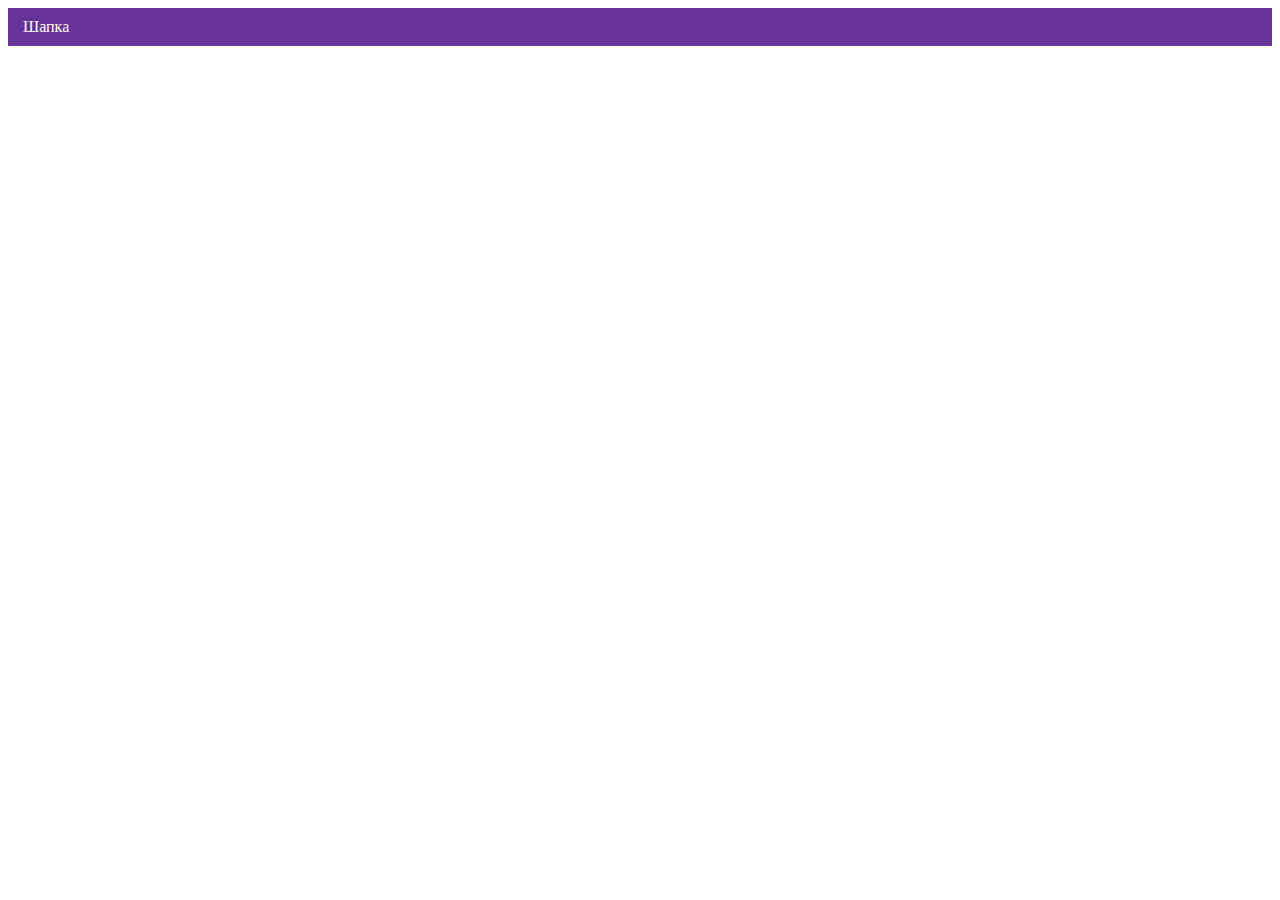
==== index.html @ 84a4de41 "Deploying to gh-pages from @ htmlacademy-adaptive/1882113-cat-energy-32@8e08b4c28b861a2a7a69a59e91b1" ====
<!DOCTYPE html><html class="page" lang="ru"><head><meta charset="UTF-8"><title>Название проекта</title><meta name="viewport" content="width=device-width,initial-scale=1"><link rel="stylesheet" href="styles/styles.css"><script src="scripts/index.js" defer="defer"></script></head><body class="page__body"><header class="header">Шапка</header></body></html>
---- styles/styles.css ----
.header{color:#fff;background-color:#639;padding:10px 15px}
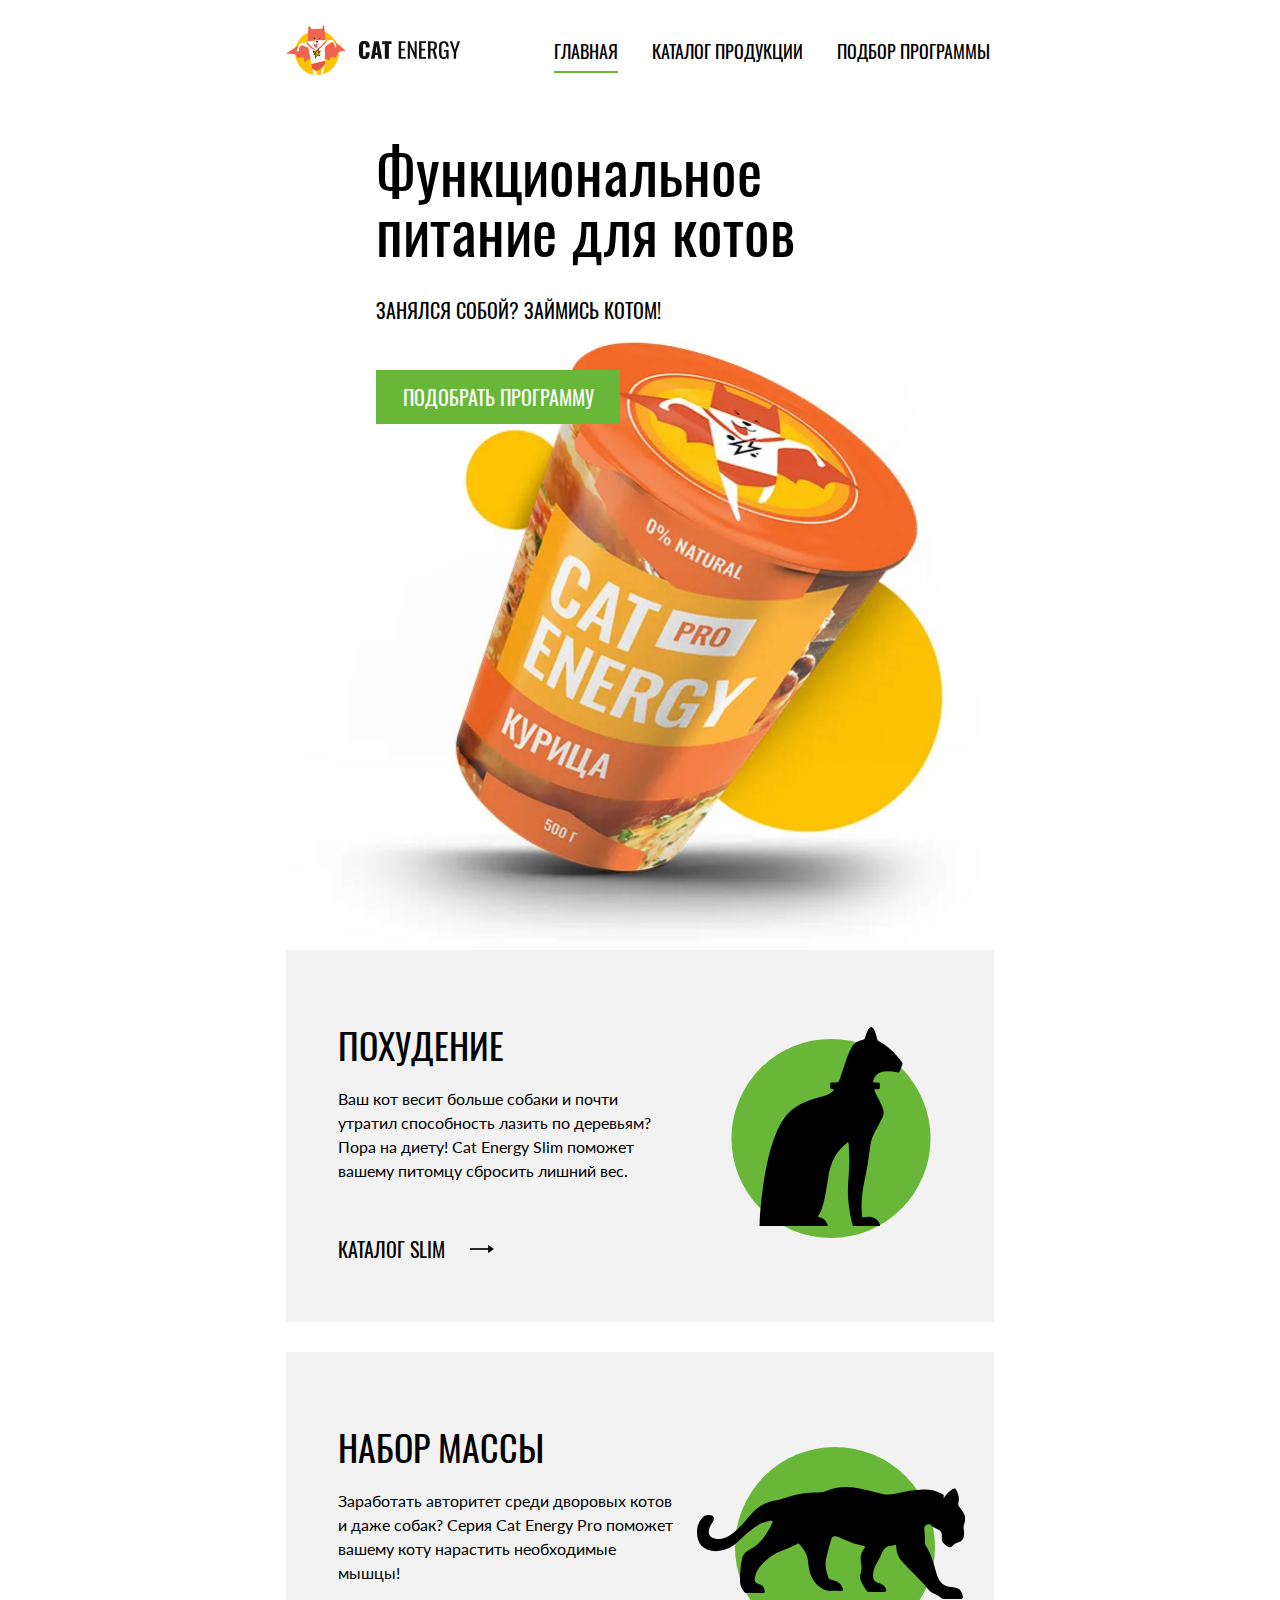
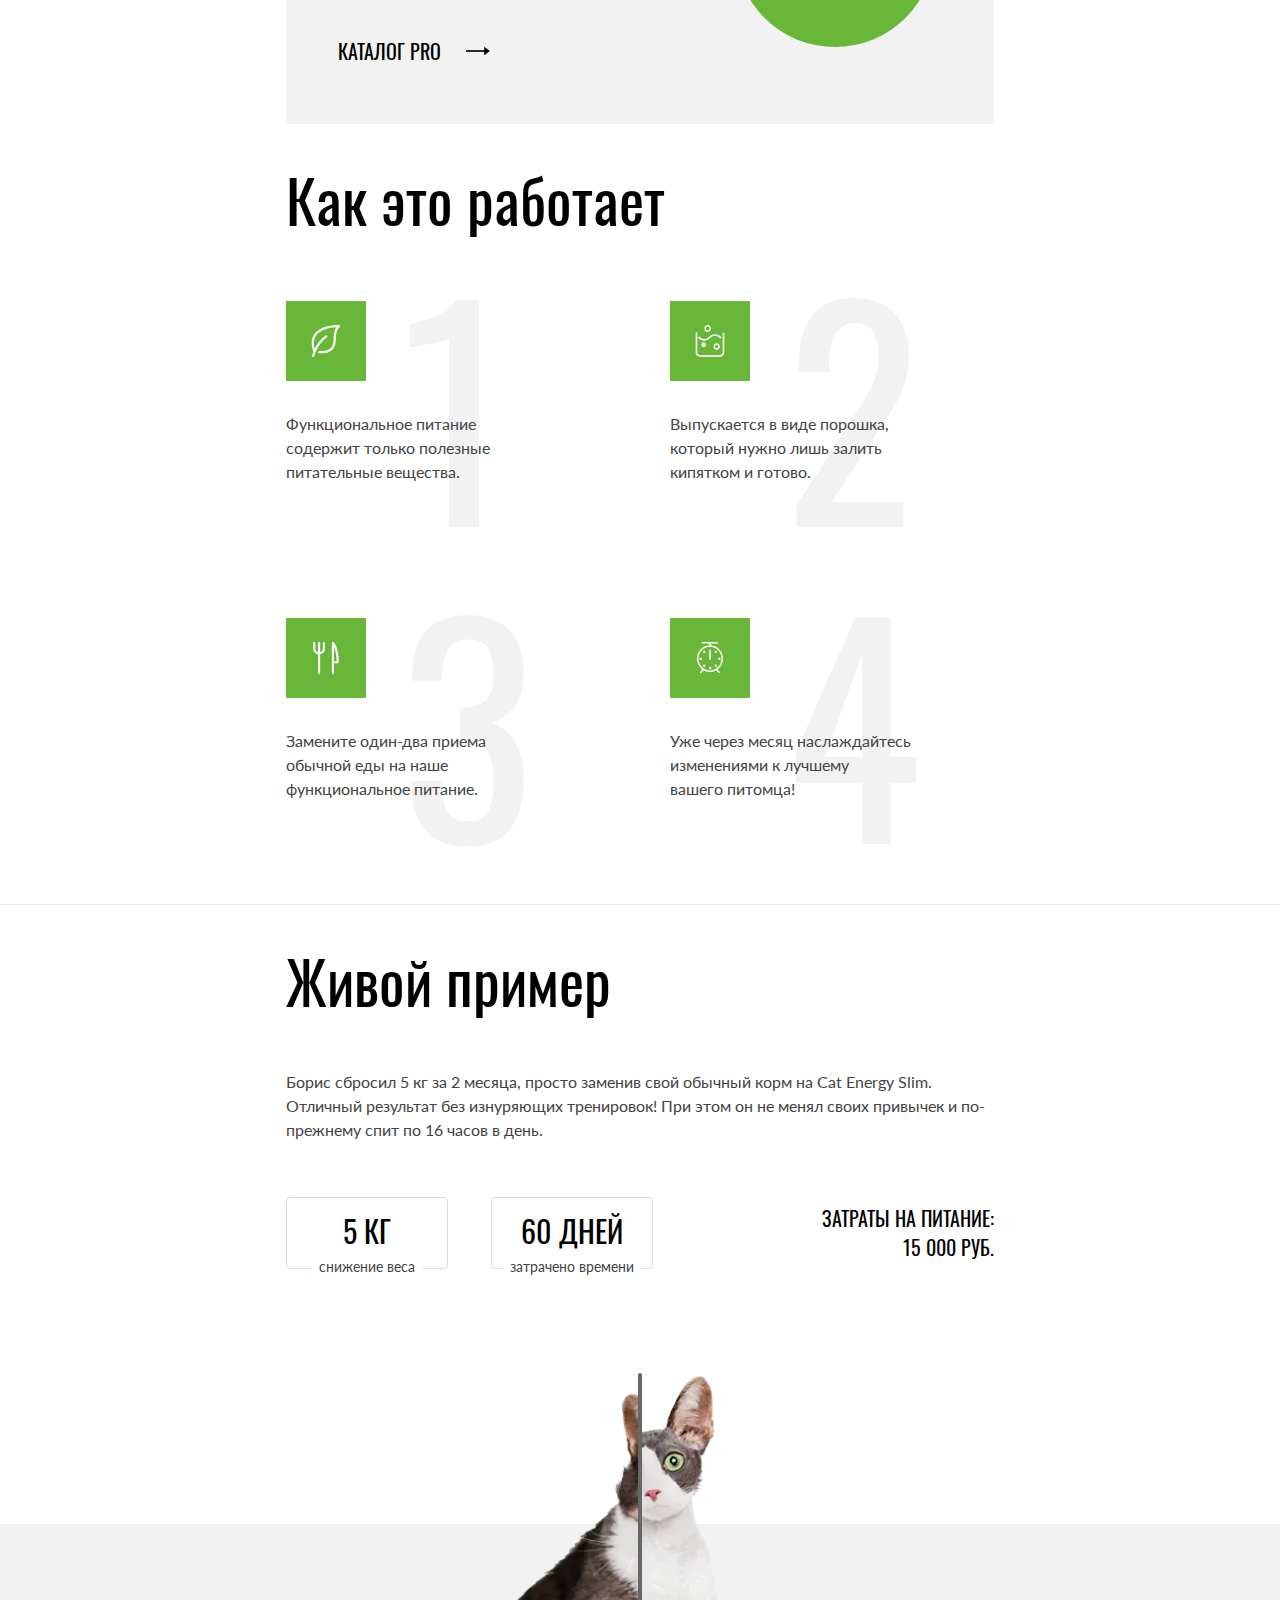
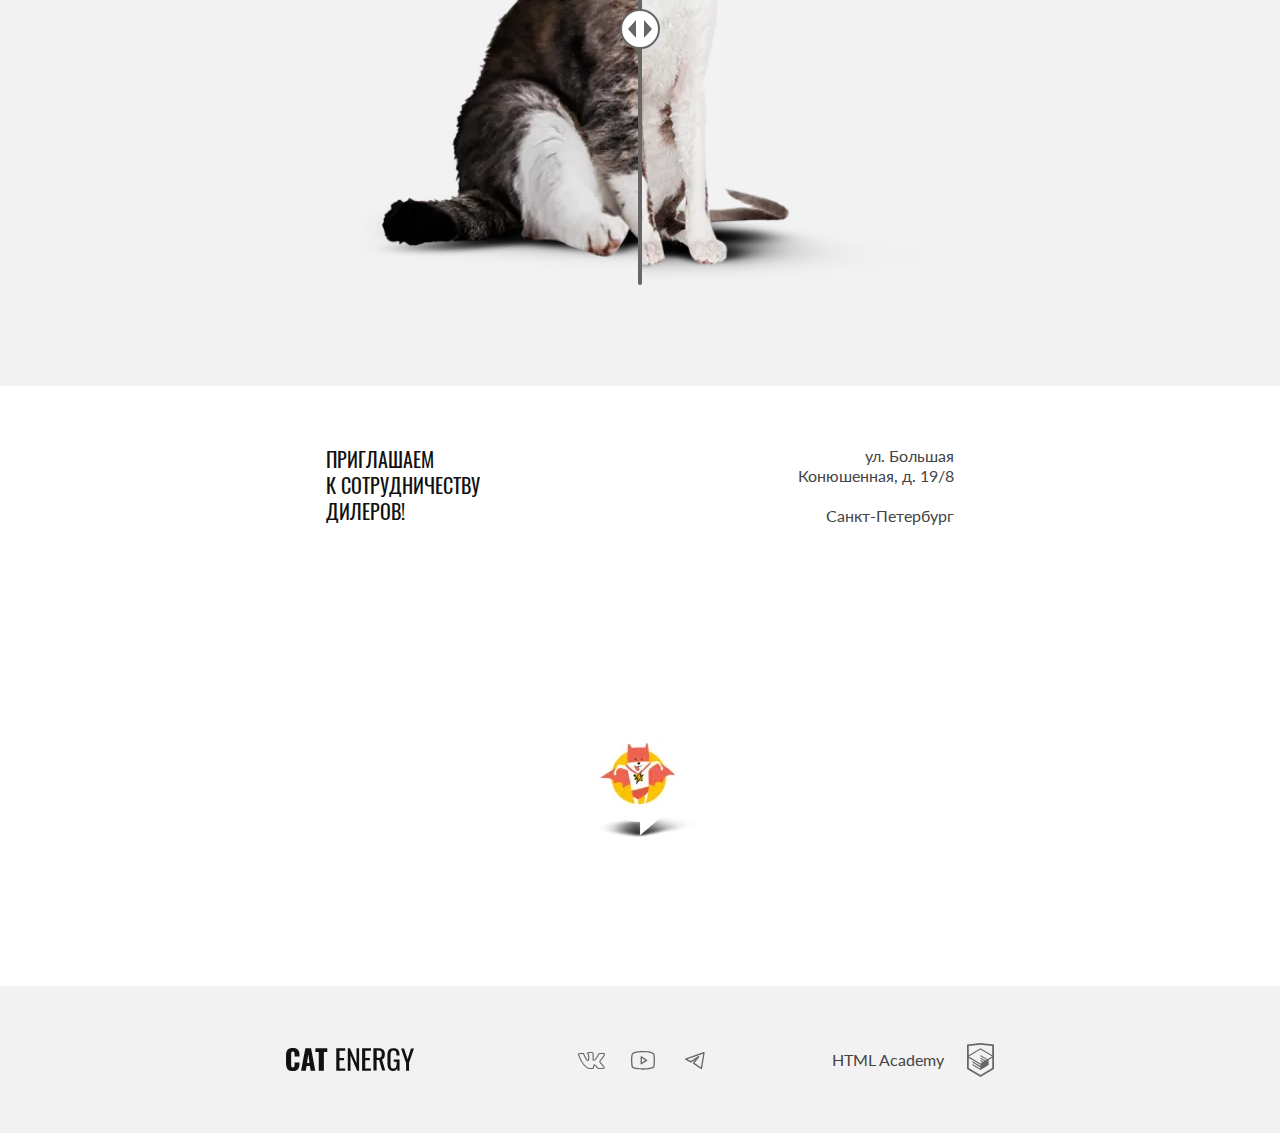
==== commit 8aa65eba: "Deploying to gh-pages from @ htmlacademy-adaptive/1882113-cat-energy-32@932c406d64502f79ed177ebdd62a" ====
--- a/index.html
+++ b/index.html
@@ -1 +1 @@
-<!DOCTYPE html><html class="page" lang="ru"><head><meta charset="UTF-8"><title>Название проекта</title><meta name="viewport" content="width=device-width,initial-scale=1"><link rel="stylesheet" href="styles/styles.css"><script src="scripts/index.js" defer="defer"></script></head><body class="page__body"><header class="header">Шапка</header></body></html>+<!DOCTYPE html><html class="page" lang="ru"><head><meta charset="UTF-8"><title>CAT ENERGY</title><meta name="viewport" content="width=device-width,initial-scale=1"><meta name="description" content="Функциональное питание для котов"><link rel="icon" href="favicon.ico"><link rel="icon" href="favicons/icon.svg" type="image/svg+xml"><link rel="apple-touch-icon" href="favicons/180.png"><link rel="manifest" href="manifest.webmanifest"><link rel="preload" href="fonts/lato/Lato-Regular.woff2" type="font/woff2" as="font" crossorigin="anonymous"><link rel="preload" href="fonts/oswald/oswaldregular.woff2" type="font/woff2" as="font" crossorigin="anonymous"><link rel="stylesheet" href="styles/styles.css"><script src="scripts/index.js" defer="defer"></script></head><body class="page__body"><header class="header header--main"><div class="container"><a class="header__logo" href="index.html"><picture><source media="(min-width: 1340px)" srcset="images/site/logo-desktop.svg" width="70" height="59" type="image/svg+xml"><source media="(min-width: 768px)" srcset="images/site/logo-tablet.svg" width="60" height="50" type="image/svg+xml"><img class="header__logo-img" src="images/site/logo-mobile.svg" width="33" height="38" alt="Логотип Cat energy"></picture><picture><source media="(min-width: 1340px)" srcset="images/site/logo-text.svg" width="118" height="21" type="image/svg+xml"><img class="header__logo-text" src="images/site/logo-text.svg" width="101" height="18" alt="Текстовый логотип Cat energy"></picture></a><nav class="main-nav main-nav--nojs"><button class="main-nav__toggle" type="button"><span class="visually-hidden">Открыть меню</span> <span class="main-nav__toggle-wrapper"></span></button><ul class="main-nav__list main-nav__list--index"><li class="main-nav__item"><a class="main-nav__link main-nav__link--current" href="index.html">Главная</a></li><li class="main-nav__item"><a class="main-nav__link" href="catalog.html">Каталог продукции</a></li><li class="main-nav__item"><a class="main-nav__link" href="#">Подбор программы</a></li></ul></nav></div></header><main><section class="lead"><div class="container"><h1 class="lead__title">Функциональное питание для котов</h1><p class="lead__slogan">Занялся собой? Займись котом!</p><a class="lead__button-link button-link" href="#">Подобрать программу</a><picture><source media="(min-width: 1340px)" srcset="images/product/hero-desktop@1x.webp, images/product/hero-desktop@2x.webp 2x" width="552" height="499" type="image/webp"><source media="(min-width: 768px)" srcset="images/product/hero-tablet@1x.webp, images/product/hero-tablet@2x.webp 2x" width="709" height="609" type="image/webp"><source media="(min-width: 320px)" srcset="images/product/hero-mobile@1x.webp, images/product/hero-mobile@2x.webp 2x" width="280" height="270" type="image/webp"><source media="(min-width: 1340px)" srcset="images/product/hero-desktop@1x.png, images/product/hero-desktop@2x.png 2x" width="552" height="499" type="image/png"><source media="(min-width: 768px)" srcset="images/product/hero-tablet@1x.png, images/product/hero-tablet@2x.png 2x" width="709" height="609" type="image/png"><img class="lead__img" src="images/product/hero-mobile@1x.png" srcset="images/product/hero-mobile@2x.png 2x" width="280" height="270" alt="Баночка кошачаго питания 500 грамм"></picture></div></section><section class="program"><div class="container"><h2 class="visually-hidden">Выбор программы питания</h2><article class="program__catalog program__catalog--slim"><h3 class="program__title">Похудение</h3><p class="program__description">Ваш кот весит больше собаки и почти утратил способность лазить по деревьям? Пора на диету! Cat Energy Slim поможет вашему питомцу сбросить лишний вес.</p><a class="program__link" href="#">Каталог slim</a></article><article class="program__catalog program__catalog--pro"><h3 class="program__title">Набор массы</h3><p class="program__description">Заработать авторитет среди дворовых котов и даже собак? Серия Cat Energy Pro поможет вашему коту нарастить необходимые мышцы!</p><a class="program__link" href="#">Каталог pro</a></article></div></section><section class="about-works"><div class="container"><h2 class="about-works__title">Как это работает</h2><ul class="about-works__list"><li class="about-works__item about-works__item--eco"><p class="about-works__desc">Функциональное питание содержит только полезные питательные вещества.</p></li><li class="about-works__item about-works__item--sort"><p class="about-works__desc">Выпускается в виде порошка, который нужно лишь залить кипятком и готово.</p></li><li class="about-works__item about-works__item--use"><p class="about-works__desc">Замените один-два приема обычной еды на наше функциональное питание.</p></li><li class="about-works__item about-works__item--time"><p class="about-works__desc">Уже через месяц наслаждайтесь изменениями к лучшему<br class="br">вашего питомца!</p></li></ul></div></section><section class="example"><div class="container"><h2 class="example__title">Живой пример</h2><p class="example__description">Борис сбросил 5 кг за 2 месяца, просто заменив свой обычный корм на Cat Energy Slim. Отличный результат без изнуряющих тренировок! При этом он не менял своих привычек и по-прежнему спит по 16 часов в день.</p><div class="example__wrapper"><ul class="example__stats"><li class="example__stats-wrapper"><span class="example__term">Снижение веса </span><span class="example__definition">5 Кг</span></li><li class="example__stats-wrapper"><span class="example__term">Затрачено времени </span><span class="example__definition">60 Дней</span></li></ul><p class="example__wrapper-row"><span class="example__term-row">Затраты на питание: </span><span class="example__definition-row">15 000 РУБ.</span></p></div><div class="example__slider"><picture><source media="(min-width: 768px)" srcset="images/site/cat-before-tablet@1x.webp, images/site/cat-before-tablet@2x.webp 2x" type="image/webp" width="560" height="512"><source media="(min-width: 320px)" srcset="images/site/cat-before-mobile@1x.webp, images/site/cat-before-mobile@2x.webp 2x" type="image/webp" width="280" height="256"><source media="(min-width: 768px)" srcset="images/site/cat-before-tablet@1x.png, images/site/cat-before-tablet@2x.png 2x" type="image/png" width="560" height="512"><img class="example__slider-before" src="images/site/cat-before-mobile@1x.png" width="280" height="256" srcset="images/site/cat-before-mobile@2x.png 2x" alt="Кот до приёма нашего питания"></picture><button class="example__slider-button" type="button"><span class="visually-hidden">Кнопка для просмотра до и после</span></button><picture><source media="(min-width: 768px)" srcset="images/site/cat-after-tablet@1x.webp, images/site/cat-after-tablet@2x.webp 2x" type="image/webp" width="560" height="512"><source media="(min-width: 320px)" srcset="images/site/cat-after-mobile@1x.webp, images/site/cat-after-mobile@2x.webp 2x" type="image/webp" width="280" height="256"><source media="(min-width: 768px)" srcset="images/site/cat-after-tablet@1x.png, images/site/cat-after-tablet@2x.png 2x" type="image/png" width="560" height="512"><img class="example__slider-after" src="images/site/cat-after-mobile@1x.png" srcset="images/site/cat-after-mobile@2x.png 2x" width="280" height="256" alt="Кот после приёма нашего питания"></picture></div></div></section><section class="contacts"><div class="container"><h2 class="visually-hidden">Адрес</h2><p class="contacts__slogan">Приглашаем<br>к сотрудничеству дилеров!</p><address class="contacts__address"><p class="contacts__street">ул. Большая Конюшенная, д. 19/8</p><p class="contacts__city">Санкт-Петербург</p></address></div><iframe src="https://yandex.ru/map-widget/v1/?um=constructor%3Ad93451f90dfaccffbdd1e84139b594c5369af35f954f54a7e835a7216aa26938&amp;source=constructor" height="400"></iframe><noscript class="contacts__no-js"></noscript></section></main><footer class="footer"><div class="container"><a class="footer__logo-link" href="index.html"><img class="footer__logo-text" src="images/site/logo-text.svg" width="128" height="24" alt="Текстовый логотип Cat energy"></a><ul class="footer__social-list socials"><li class="socials__item"><a class="socials__link socials__link--vk" href="https://vk.com/htmlacademy"><span class="visually-hidden">Ссылка на нас в Vkontakte</span></a></li><li class="socials__item"><a class="socials__link socials__link--yout" href="https://www.youtube.com/user/htmlacademyru"><span class="visually-hidden">Ссылка на нас в Youtube</span></a></li><li class="socials__item"><a class="socials__link socials__link--tg" href="https://t.me/htmlacademy"><span class="visually-hidden">Ссылка на нас в Telegram</span></a></li></ul><div class="footer__developer developer"><a class="developer__link" href="https://htmlacademy.ru"><span class="visually-hidden">Ссылка на разработчика Html Academy</span> <span class="developer__link-text">HTML Academy</span></a></div></div></footer></body></html>--- a/styles/styles.css
+++ b/styles/styles.css
@@ -1 +1 @@
-.header{color:#fff;background-color:#639;padding:10px 15px}+@font-face{font-family:Lato;font-weight:400;font-style:normal;font-display:swap;src:url(../fonts/lato/Lato-Regular.woff2)format("woff2")}@font-face{font-family:Oswald;font-weight:400;font-style:normal;font-display:swap;src:url(../fonts/oswald/oswaldregular.woff2)format("woff2")}*,:before,:after{box-sizing:border-box}html{height:100%}body{flex-direction:column;min-height:100%;margin:0;padding:0;font-family:Lato,Arial,sans-serif;font-size:16px;line-height:1.5;display:flex}main{flex-grow:1}picture,source{display:contents}img{object-fit:contain;max-width:100%;height:auto;display:block}a{color:inherit;text-decoration:none}.visually-hidden{white-space:nowrap;-webkit-clip-path:inset(100%);clip-path:inset(100%);clip:rect(0 0 0 0);border:0;width:1px;height:1px;margin:-1px;padding:0;position:absolute;overflow:hidden}.disabled{pointer-events:none;cursor:default;opacity:.7}.br{display:none}@media (width>=768px){.br{display:block}}.container{min-width:320px;margin:0 auto;padding:0 20px}@media (width>=320px){.container{width:320px}}@media (width>=768px){.container{width:768px;padding:0 30px}}@media (width>=1340px){.container{width:1340px;padding:0 60px}}.button{color:#fff;text-transform:uppercase;cursor:pointer;background-color:#68b738;border:none;font-family:Oswald,Arial,sans-serif;font-size:20px;line-height:1.3}.button:hover{background-color:#5eaa2f}.button:active{color:#ffffff4d}.button[disabled]{pointer-events:none;cursor:default;opacity:.7}.button-link{color:#fff;text-transform:uppercase;text-align:center;background-color:#68b738;font-family:Oswald,Arial,sans-serif;display:block}.button-link:hover,.button-link:focus-visible{background-color:#5eaa2f}.button-link:active{color:#ffffff4d;background-color:#5eaa2f}.header .container{flex-flow:wrap;justify-content:space-between;align-items:center;padding:0 20px;display:flex}@media (width>=768px){.header .container{align-self:flex-start;padding:25px 30px}}@media (width>=1340px){.header .container{padding:55px 60px}.header--main .container{z-index:1;position:absolute;top:0;left:0;right:0}}.header__logo{flex-direction:row;justify-content:space-between;align-items:center;gap:56px;padding:13px 0 14px;display:flex}@media (width>=768px){.header__logo{gap:13px;padding:0}}@media (width>=1340px){.header__logo{gap:14px}}.header__logo:hover,.header__logo:focus-visible{opacity:.8}.header__logo:active{opacity:.6}.main-nav{text-transform:uppercase;font-family:Oswald,Arial,sans-serif;font-size:20px;line-height:1}@media (width>=768px){.main-nav{align-self:flex-end;max-width:450px;padding:0 4px 0 0;font-size:18px;line-height:1.33}}@media (width>=1340px){.main-nav{align-self:auto;max-width:610px;padding:0;font-size:20px;line-height:1}}@media (width<=767px){.main-nav.main-nav--nojs{margin:0 auto}}.main-nav__toggle{cursor:pointer;background-color:#fff;border:none;width:24px;height:24px;margin:0 1px 0 0;padding:0;position:relative}.main-nav__toggle:before,.main-nav__toggle:after{content:"";background-color:#000;width:100%;height:2px;transition:all .3s;position:absolute}.main-nav__toggle:before{top:2px;right:0}.main-nav__toggle:after{bottom:4px;left:0}@media (width>=768px){.main-nav__toggle{display:none}}@media (width<=767px){.main-nav--nojs .main-nav__toggle{display:none}}.main-nav__toggle-wrapper{background-color:#000;width:100%;height:2px;position:absolute;top:calc(50% - 2px);left:0}.main-nav__list{z-index:1;background-color:#fff;margin:0;padding:0;list-style-type:none;display:none;position:absolute;top:65px;left:0;right:0}@media (width>=768px){.main-nav__list{flex-flow:wrap;justify-content:flex-start;align-items:center;gap:10px 34px;display:flex;position:static}}@media (width>=1340px){.main-nav__list{background-color:#0000;column-gap:34px}.main-nav__list--index{color:#fff}}@media (width<=767px){.main-nav--nojs .main-nav__list{display:block;position:static}}.main-nav__item{text-align:center;position:relative}.main-nav__item:before{content:"";background-color:#e6e6e6;width:100vw;min-width:320px;height:1px;position:absolute;top:0;right:0;box-shadow:100vw 0 #e6e6e6}@media (width>=768px){.main-nav__item:before{display:none}}.main-nav__item:last-child:after{content:"";background-color:#e6e6e6;width:100vw;min-width:320px;height:1px;position:absolute;bottom:0;right:0;box-shadow:100vw 0 #e6e6e6}@media (width>=768px){.main-nav__item:last-child:after{display:none}}.main-nav__link{padding:22px 0 24px;display:block;position:relative}@media (width>=768px){.main-nav__link{padding:0 0 11px}.main-nav__link--current{text-underline-offset:12px;-webkit-text-decoration:underline #68b738;text-decoration:underline #68b738;text-decoration-thickness:2px}.main-nav__link:before{content:"";transform-origin:100%;background-color:#68b738;width:100%;height:2px;transition:transform .5s;position:absolute;bottom:1px;left:0;transform:scaleX(0)}}@media (width>=768px) and (width>=1340px){.main-nav__link:before{bottom:2px}}@media (width>=768px){.main-nav__link:not(.main-nav__link--current):hover:before{transform-origin:0;transform:scaleX(1)}}@media (width>=1340px){.main-nav__link{padding:16px 0 13px}}.main-nav__link:hover{opacity:.6}.main-nav__link:active{opacity:.3}@media (width>=1340px){.main-nav__list--index .main-nav__link:before{background-color:#fff}.main-nav__list--index .main-nav__link--current{text-decoration-color:#fff}}@media (width<=767px){.main-nav.active .main-nav__toggle-wrapper{transform:scale(0)}.main-nav.active .main-nav__toggle:before{top:calc(50% - 1px);left:10%;transform:rotate(45deg)}.main-nav.active .main-nav__toggle:after{top:calc(50% - 1px);left:10%;transform:rotate(-45deg)}.main-nav.active .main-nav__list{display:block}}.lead{color:#fff;min-width:320px;min-height:480px;padding-top:27px;font-family:Oswald,Arial,sans-serif;position:relative}@media (width>=768px){.lead{color:#000;background-color:#fff;padding-top:40px}}@media (width>=1340px){.lead{color:#000;background-color:#0000;padding-top:0;overflow:hidden}}.lead:before{content:"";z-index:-1;background-image:-webkit-linear-gradient(90deg,#68b738d9,#68b738d9),-webkit-image-set(url(../images/site/background-lead-mobile@1x.webp) 1x,url(../images/site/background-lead-mobile@2x.webp) 2x,url(../images/site/background-lead-mobile@1x.jpg) 1x,url(../images/site/background-lead-mobile@2x.jpg) 2x),-webkit-linear-gradient(90deg,#525156,#403f45);background-image:linear-gradient(90deg,#68b738d9,#68b738d9),image-set("../images/site/background-lead-mobile@1x.webp" 1x,"../images/site/background-lead-mobile@2x.webp" 2x,"../images/site/background-lead-mobile@1x.jpg" 1x,"../images/site/background-lead-mobile@2x.jpg" 2x),linear-gradient(90deg,#525156,#403f45);background-position:bottom;background-repeat:no-repeat;background-size:auto;width:100%;margin-bottom:178px;position:absolute;inset:0}@media (width>=768px) and (width<=1339px){.lead:before{display:none}}@media (width>=1340px){.lead:before{content:"";z-index:-2;background-color:#4d4d4d;background-image:-webkit-image-set(url(../images/site/background-lead-desktop@1x.webp) 1x,url(../images/site/background-lead-desktop@2x.webp) 2x,url(../images/site/background-lead-desktop@1x.jpg) 1x,url(../images/site/background-lead-desktop@2x.jpg) 2x),-webkit-linear-gradient(90deg,#424147,#3e3e40);background-image:image-set("../images/site/background-lead-desktop@1x.webp" 1x,"../images/site/background-lead-desktop@2x.webp" 2x,"../images/site/background-lead-desktop@1x.jpg" 1x,"../images/site/background-lead-desktop@2x.jpg" 2x),linear-gradient(90deg,#424147,#3e3e40);background-position:0 0;background-repeat:no-repeat;background-size:auto 694px;width:100%;margin:0;position:absolute;inset:0 0 0 50%}.lead:after{content:"";z-index:-2;background-image:linear-gradient(#68b738d9,#68b738d9);background-position:0 0;background-repeat:no-repeat;background-size:auto;width:100%;margin:0;position:absolute;inset:0 0 0 50%}}.lead .container{flex-direction:column;justify-content:space-between;align-items:center;display:flex}@media (width>=768px){.lead .container{align-items:flex-start}}@media (width>=1340px){.lead .container{grid-template-columns:1fr 1fr;align-items:flex-start;display:grid}}.lead__title{text-align:center;margin:0 0 25px;font-size:36px;font-weight:400;line-height:1}@media (width>=768px){.lead__title{text-align:start;z-index:1;width:420px;margin-bottom:40px;margin-left:90px;font-size:60px}}@media (width>=1340px){.lead__title{grid-column:1/2;width:auto;margin:224px 0 40px 80px}}.lead__slogan{text-transform:uppercase;text-align:center;margin:0 0 29px;font-size:14px;line-height:1}@media (width>=768px){.lead__slogan{z-index:1;margin-bottom:50px;margin-left:90px;font-size:20px}}@media (width>=1340px){.lead__slogan{text-align:left;grid-column:1/2;margin:0 0 52px 80px}}.lead__button-link{order:1;width:100%;padding:10px 0;line-height:1.25}@media (width>=768px){.lead__button-link{z-index:1;order:0;width:244px;margin-left:90px;padding:14px 26px;font-size:20px;line-height:1.3}}@media (width>=1340px){.lead__button-link{grid-column:1/2;margin:0 0 184px 80px}}.lead__img{margin:0 0 3px}@media (width>=768px){.lead__img{margin:-82px 0 0}}@media (width>=1340px){.lead__img{z-index:-1;grid-area:1/2/4/3;margin:143px 0 0 -163px}}.program .container{flex-direction:column;justify-content:space-between;align-items:center;gap:20px;padding:20px;display:flex}@media (width>=768px){.program .container{gap:30px;padding:0 30px}}@media (width>=1340px){.program .container{flex-flow:wrap;align-items:normal;gap:80px;padding:82px 60px 50px}}.program__catalog{background-color:#f2f2f2;grid-template-columns:50px 1fr 1fr;align-items:center;column-gap:20px;padding:20px 20px 18px;display:grid}.program__catalog--pro{padding:24px 20px 18px}@media (width>=768px){.program__catalog{grid-template-columns:1fr 200px;align-items:start;column-gap:53px;padding:77px 63px 59px 52px}}@media (width>=1340px){.program__catalog{grid-template-columns:auto 1fr;align-content:space-between;align-items:flex-end;column-gap:62px}.program__catalog--slim{padding:41px 61px 55px 52px}.program__catalog--pro{column-gap:48px;padding:47px 67px 55px 52px}}.program__catalog--slim:before{content:"";background-image:url(../icons/stack.svg#cat);background-position:50%;background-repeat:no-repeat;background-size:cover;grid-column:1/2;width:50px;height:53px;display:block}@media (width>=768px){.program__catalog--slim:before{grid-area:1/2/4/3;justify-self:center;width:200px;height:211px}}@media (width>=1340px){.program__catalog--slim:before{grid-area:1/1/2/2;width:100px;height:106px;margin-bottom:39px}}.program__catalog--pro:before{content:"";background-image:url(../icons/stack.svg#cat-walk);background-position:50%;background-repeat:no-repeat;background-size:cover;width:67px;height:50px;display:block;position:relative;left:-8px}@media (width>=768px){.program__catalog--pro:before{grid-area:1/2/4/3;width:268px;height:200px;top:18px;left:-34px}}@media (width>=1340px){.program__catalog--pro:before{grid-area:1/1/2/2;width:134px;height:100px;margin-bottom:39px;margin-right:-19px;top:0;left:-19px}.program__catalog--slim .program__description{width:457px}.program__catalog--pro .program__description{width:451px}}.program__title{text-transform:uppercase;grid-column:2/4;margin:0;font-family:Oswald,Arial,sans-serif;font-size:24px;font-weight:400;line-height:1.54}@media (width>=768px){.program__title{grid-area:1/1/2/2;margin-bottom:24px;font-size:36px;line-height:1}}@media (width>=1340px){.program__title{grid-column:2/3;margin-bottom:73px}}.program__description{color:#444;border-bottom:1px solid #d9d9d9;grid-column:1/4;margin:0 0 15px;padding:22px 0 23px;font-size:14px;line-height:1.28}@media (width>=768px){.program__description{color:#000;border:none;grid-area:2/1/3/2;margin-bottom:52px;padding:0;font-size:16px;line-height:1.5}}@media (width>=1340px){.program__description{grid-column:1/3;width:457px;margin-bottom:23px}}.program__link{text-transform:uppercase;grid-column:1/4;align-items:center;gap:15px;padding:4px 0;font-family:Oswald,Arial,sans-serif;line-height:1;display:flex}@media (width>=768px){.program__link{grid-area:3/1/4/2;gap:25px;padding:4px 0;font-size:20px}}@media (width>=1340px){.program__link{grid-column:1/3;padding:9px 0}}.program__link:after{content:"";background-image:url(../icons/stack.svg#arrow);background-position:-3px;background-repeat:no-repeat;background-size:cover;width:27px;height:10px;transition:background-position .4s;display:inline-block}.program__link:hover:after,.program__link:focus-visible:after{background-position:100%}.program__link:active{opacity:.3}@media (width>=768px) and (width<=1339px){.about-works{position:relative}.about-works:after{content:"";background-color:#e6e6e6;height:1px;position:absolute;bottom:0;left:0;right:0}}@media (width>=768px){.about-works .container{padding:45px 30px 47px}}@media (width>=1340px){.about-works .container{padding:21px 60px 50px}}.about-works__title{margin:0;font-family:Oswald,Arial,sans-serif;font-size:36px;font-weight:400;line-height:1.11}@media (width>=768px){.about-works__title{margin-bottom:32px;font-size:60px;line-height:1}}@media (width>=1340px){.about-works__title{margin-bottom:72px}}.about-works__list{color:#444;flex-direction:column;justify-content:space-between;align-items:center;gap:20px;margin:0;padding:40px 0 49px;font-size:14px;line-height:1.28;list-style-type:none;display:flex}@media (width>=768px){.about-works__list{counter-reset:section;grid-template-columns:230px 244px;align-items:flex-start;gap:37px 100px;padding:0 80px 0 0;font-size:16px;line-height:1.5;display:grid}}@media (width>=1340px){.about-works__list{flex-flow:wrap;justify-content:flex-start;align-items:stretch;gap:80px;padding:0;display:flex}}.about-works__item{grid-template-columns:60px 1fr;align-items:center;gap:20px;display:grid}@media (width>=768px){.about-works__item{grid-template-columns:1fr;gap:31px;padding:40px 0 57px;position:relative}.about-works__item:after{content:counter(section);counter-increment:section 1;color:#f2f2f2;z-index:-1;font-family:Oswald,Arial,sans-serif;font-size:280px;font-weight:400;line-height:1;position:absolute;left:115px}}@media (width>=1340px){.about-works__item{flex-basis:245px;align-items:start;padding:0}.about-works__item:after{top:-40px}}.about-works__item--eco:before{content:"";background-color:#68b738;background-image:url(../icons/stack.svg#eco);background-position:50%;background-repeat:no-repeat;background-size:30px 32px;width:60px;height:60px;display:block}@media (width>=768px){.about-works__item--eco:before{width:80px;height:80px}}.about-works__item--sort:before{content:"";background-color:#68b738;background-image:url(../icons/stack.svg#sort);background-position:50%;background-repeat:no-repeat;background-size:30px 32px;width:60px;height:60px;display:block}@media (width>=768px){.about-works__item--sort:before{width:80px;height:80px}}.about-works__item--use:before{content:"";background-color:#68b738;background-image:url(../icons/stack.svg#use);background-position:50%;background-repeat:no-repeat;background-size:30px 32px;width:60px;height:60px;display:block}@media (width>=768px){.about-works__item--use:before{width:80px;height:80px}}.about-works__item--time:before{content:"";background-color:#68b738;background-image:url(../icons/stack.svg#time);background-position:50%;background-repeat:no-repeat;background-size:30px 32px;width:60px;height:60px;display:block}@media (width>=768px){.about-works__item--time:before{width:80px;height:80px}}.about-works__desc{margin:0}@media (width>=1340px){.about-works__desc{max-width:244px}}.example{background-color:#eaeaea;min-width:320px}@media (width>=768px){.example{background-color:#0000;position:relative}.example:before{content:"";z-index:-1;background-image:linear-gradient(0deg,#f2f2f2 462px,#0000 462px);position:absolute;inset:0}}@media (width>=1340px){.example:before{background-image:linear-gradient(#0000 212px,#f2f2f2 212px)}}.example .container{padding:25px 20px 40px}@media (width>=768px){.example .container{padding:45px 30px 101px}}@media (width>=1340px){.example .container{grid-template-columns:1fr 1fr;padding:77px 60px 75px;display:grid}}.example__title{margin:0 0 40px;font-family:Oswald,Arial,sans-serif;font-size:36px;font-weight:400;line-height:1.11}@media (width>=768px){.example__title{margin-bottom:60px;font-size:60px;line-height:1}}@media (width>=1340px){.example__title{margin-bottom:145px}}.example__description{color:#444;margin:0 0 20px;font-size:14px;line-height:1.28}@media (width>=768px){.example__description{margin-bottom:55px;font-size:16px;line-height:1.5}}@media (width>=1340px){.example__description{grid-column:1/2;width:433px;margin-bottom:69px}}@media (width>=768px){.example__wrapper{flex-direction:row;justify-content:space-between;align-items:flex-start;margin-bottom:90px;display:flex}}@media (width>=1340px){.example__wrapper{flex-direction:column;grid-column:1/2;margin-bottom:0}}.example__stats{grid-template-columns:1fr 1fr;gap:32px;margin:0 0 10px;padding:0;list-style-type:none;display:grid}@media (width>=768px){.example__stats{grid-template-columns:162px 162px;gap:43px;margin:0}}@media (width>=1340px){.example__stats{gap:42px;margin-bottom:46px}}.example__stats-wrapper{flex-direction:column;justify-content:flex-start;align-items:center;display:flex}.example__term{color:#444;text-transform:lowercase;text-align:center;background-color:#eaeaea;order:1;width:70%;padding:0 10%;font-size:12px;line-height:1;position:relative;top:-9px}@media (width>=768px){.example__term{background-color:#fff;width:auto;padding:0 5%;font-size:14px}}@media (width>=1340px){.example__term{background-color:#f2f2f2}}.example__definition{text-transform:uppercase;border:1px solid #d9d9d9;border-radius:4px;flex-direction:row;justify-content:center;align-items:center;width:124px;min-height:56px;padding:10px;font-family:Oswald,Arial,sans-serif;font-size:24px;line-height:1;display:flex}@media (width>=768px){.example__definition{width:162px;padding:15px 15px 18px;font-size:30px;line-height:1.23}}@media (width>=1340px){.example__definition{padding:15px 15px 18px}}.example__wrapper-row{text-transform:uppercase;text-align:center;margin:0 0 20px;font-family:Oswald,Arial,sans-serif;font-size:14px;line-height:1.42}@media (width>=768px){.example__wrapper-row{text-align:right;width:174px;margin:0;padding:11px 0 0;font-size:20px;line-height:1}}@media (width>=1340px){.example__wrapper-row{flex-flow:wrap;justify-content:space-between;align-items:center;column-gap:67px;width:auto;padding:0;display:flex}}@media (width>=768px) and (width<=1339px){.example__term-row{margin:0 0 9px;display:inline-block}}.example__slider{grid-template-columns:1fr auto 1fr;width:280px;height:256px;margin:0 auto;display:grid;overflow:hidden}@media (width>=768px){.example__slider{width:560px;height:512px;margin:0 auto}}@media (width>=1340px){.example__slider{grid-area:1/2/4/3;justify-self:end;margin:0}}.example__slider-before{object-fit:cover;object-position:left;grid-area:1/1/auto/2;width:100%;height:100%}.example__slider-after{object-fit:cover;object-position:right;grid-area:1/3/auto/4;width:100%;height:100%}.example__slider-button{cursor:col-resize;background-color:#666;border:none;border-radius:4px;grid-column:2/3;width:4px;padding:0;position:relative}.example__slider-button:before{content:"";background-color:#fff;border:2px solid #666;border-radius:50%;width:40px;height:40px;display:block;position:absolute;top:calc(50% - 20px);left:-18px}.example__slider-button:after{content:"";background-color:#666;width:24px;height:18px;position:absolute;top:calc(50% - 9px);left:-10px;-webkit-mask-image:url(../icons/stack.svg#slider-button-inner);mask-image:url(../icons/stack.svg#slider-button-inner);-webkit-mask-position:50%;mask-position:50%;-webkit-mask-size:contain;mask-size:contain;-webkit-mask-repeat:no-repeat;mask-repeat:no-repeat}.example__slider-button:hover:before{border-color:#68b738}.example__slider-button:active:before{border-color:#5eaa2f99}.example__slider-button:hover,.example__slider-button:hover:after{background-color:#68b738}.example__slider-button:active,.example__slider-button:active:after{background-color:#5eaa2f99}.example__slider-button:focus-visible,.example__slider-button:focus-visible:after{background-color:#5eaa2f;outline:none}.example__slider-button:focus-visible:before{border-color:#5eaa2f}.contacts{grid-template-columns:1fr 320px 1fr;min-width:320px;display:grid;position:relative}.contacts:after{content:"";background-image:-webkit-image-set(url(../images/site/map-pin@1x.webp) 1x,url(../images/site/map-pin@2x.webp) 2x,url(../images/site/map-pin@1x.png) 1x,url(../images/site/map-pin@2x.png) 2x);background-image:image-set("../images/site/map-pin@1x.webp" 1x,"../images/site/map-pin@2x.webp" 2x,"../images/site/map-pin@1x.png" 1x,"../images/site/map-pin@2x.png" 2x);background-position:50%;background-repeat:no-repeat;background-size:cover;grid-area:2/2/3/3;width:57px;height:53px;position:absolute;top:139px;left:134px}.contacts--darken{background-color:#f2f2f2}@media (width>=768px){.contacts{grid-template-columns:1fr 708px 1fr}.contacts:after{width:113px;height:106px;top:146px;left:303px}}@media (width>=1340px){.contacts{background-color:#f2f2f2;grid-template-columns:1fr 1220px 1fr;justify-content:flex-start;display:grid}.contacts:after{grid-row:1/2;top:131px;left:798px}}.contacts .container{grid-column:2/3;grid-template-columns:140px 140px;justify-content:center;padding:26px 20px;display:grid}@media (width>=768px){.contacts .container{grid-column:1/4;grid-template-columns:auto auto;gap:308px;padding:60px 70px}}@media (width>=1340px){.contacts .container{z-index:1;background-color:#fff;grid-area:1/2/2/3;grid-template-columns:163px 157px;gap:87px;width:565px;margin:95px 0 105px;padding:60px 78px 60px 80px}}.contacts__slogan{color:#111;text-transform:uppercase;margin:0;font-family:Oswald,Arial,sans-serif;line-height:1.25}@media (width>=768px){.contacts__slogan{font-size:20px;line-height:1.3}}.contacts__address{color:#444;font-size:14px;font-style:normal;line-height:1.42}@media (width>=768px){.contacts__address{text-align:right;width:157px;font-size:16px;line-height:1.25}}@media (width>=1340px){.contacts__address{text-align:left}}.contacts__street{margin:0}@media (width>=768px){.contacts__street{margin-bottom:20px}}.contacts__city{margin:0}.contacts__no-js{background-image:-webkit-image-set(url(../images/site/map-mobile@1x.webp) 1x,url(../images/site/map-mobile@2x.webp) 2x,url(../images/site/map-mobile@1x.png) 1x,url(../images/site/map-mobile@2x.png) 2x);background-image:image-set("../images/site/map-mobile@1x.webp" 1x,"../images/site/map-mobile@2x.webp" 2x,"../images/site/map-mobile@1x.png" 1x,"../images/site/map-mobile@2x.png" 2x);background-position:50%;background-repeat:no-repeat;background-size:cover;grid-area:2/1/3/4;width:100%;height:100%;margin:0 auto}@media (width>=768px){.contacts__no-js{background-image:-webkit-image-set(url(../images/site/map-tablet@1x.webp) 1x,url(../images/site/map-tablet@2x.webp) 2x,url(../images/site/map-tablet@1x.png) 1x,url(../images/site/map-tablet@2x.png) 2x);background-image:image-set("../images/site/map-tablet@1x.webp" 1x,"../images/site/map-tablet@2x.webp" 2x,"../images/site/map-tablet@1x.png" 1x,"../images/site/map-tablet@2x.png" 2x);grid-area:2/1/3/4}}@media (width>=1340px){.contacts__no-js{background-image:-webkit-image-set(url(../images/site/map-desktop@1x.webp) 1x,url(../images/site/map-desktop@2x.webp) 2x,url(../images/site/map-desktop@1x.png) 1x,url(../images/site/map-desktop@2x.png) 2x);background-image:image-set("../images/site/map-desktop@1x.webp" 1x,"../images/site/map-desktop@2x.webp" 2x,"../images/site/map-desktop@1x.png" 1x,"../images/site/map-desktop@2x.png" 2x);grid-area:1/1/2/4}}.contacts iframe{border:none;grid-area:2/1/3/4;width:100%;height:362px;display:block}@media (width>=768px){.contacts iframe{height:400px}}@media (width>=1340px){.contacts iframe{grid-area:1/1/2/5;height:100%}}.footer{background-color:#f2f2f2;min-width:320px}.footer .container{padding:20px}@media (width<=767px){.footer .container{width:auto}}@media (width>=768px){.footer .container{flex-direction:row;justify-content:space-between;align-items:center;padding:55px 30px;display:flex}}@media (width>=1340px){.footer .container{padding:66px 60px 65px}}.footer__logo-link{border-bottom:1px solid #d9d9d9;padding:20px 0;display:block;position:relative}@media (width>=768px){.footer__logo-link{border:none;margin-right:auto;padding:6px 0}}.footer__logo-link:hover{opacity:.8}.footer__logo-link:focus-visible{opacity:.8;outline:none}.footer__logo-link:active{opacity:.6}.footer__logo-text{margin:0 auto}.socials{border-bottom:1px solid #d9d9d9;flex-flow:wrap;justify-content:center;align-items:center;gap:24px;margin:0 0 20px;padding:20px 0;list-style-type:none;display:flex}@media (width>=768px){.socials{border:none;width:132px;margin:0 123px 0 0;padding:8px 0 7px}}@media (width>=1340px){.socials{border:none;margin:0 380px 0 0;padding:8px 0 7px}}.socials__link--vk:before{content:"";background-color:#666;width:28px;height:22px;display:block;-webkit-mask-image:url(../icons/stack.svg#vkontakte);mask-image:url(../icons/stack.svg#vkontakte);-webkit-mask-position:50%;mask-position:50%;-webkit-mask-size:cover;mask-size:cover;-webkit-mask-repeat:no-repeat;mask-repeat:no-repeat}.socials__link--yout:before{content:"";background-color:#666;width:28px;height:22px;display:block;-webkit-mask-image:url(../icons/stack.svg#youtube);mask-image:url(../icons/stack.svg#youtube);-webkit-mask-position:50%;mask-position:50%;-webkit-mask-size:cover;mask-size:cover;-webkit-mask-repeat:no-repeat;mask-repeat:no-repeat}.socials__link--tg:before{content:"";background-color:#666;width:28px;height:22px;display:block;-webkit-mask-image:url(../icons/stack.svg#telegram);mask-image:url(../icons/stack.svg#telegram);-webkit-mask-position:50%;mask-position:50%;-webkit-mask-size:cover;mask-size:cover;-webkit-mask-repeat:no-repeat;mask-repeat:no-repeat}.socials__link:hover:before{background-color:#68b738}.socials__link:focus-visible{outline:none}.socials__link:focus-visible:before{background-color:#68b738}.socials__link:active:before{opacity:.3;background-color:#68b738}.developer__link{color:#444;flex-direction:row;justify-content:space-between;align-items:center;line-height:1.25;display:flex}@media (width<=767px){.developer__link{width:280px;margin:0 auto}}@media (width>=768px){.developer__link{gap:23px}}.developer__link:before{content:"";background-color:#666;order:1;width:27px;height:34px;display:block;-webkit-mask-image:url(../icons/stack.svg#developer-logo);mask-image:url(../icons/stack.svg#developer-logo);-webkit-mask-position:50%;mask-position:50%;-webkit-mask-size:contain;mask-size:contain;-webkit-mask-repeat:no-repeat;mask-repeat:no-repeat}.developer__link:hover:before{background-color:#68b738}.developer__link:focus-visible{outline:none}.developer__link:focus-visible:before,.developer__link:active:before{background-color:#68b738}.developer__link:active{opacity:.3}.catalog{min-width:320px;position:relative}.catalog .container{padding:28px 20px 0}.catalog .container:before{content:"";background-color:#ebebeb;height:1px;position:absolute;top:0;left:0;right:0}@media (width>=768px){.catalog .container:before{display:none}.catalog .container{padding:41px 30px 50px}}@media (width>=1340px){.catalog .container{padding:19px 60px 50px}}.catalog__title{margin:0 0 41px;font-family:Oswald,Arial,sans-serif;font-size:36px;font-weight:400;line-height:1}@media (width>=768px){.catalog__title{margin:0 0 83px;font-size:60px}}.product{margin:0;padding:0;list-style-type:none;position:relative}.product:after{content:"";background-color:#ebebeb;width:100vw;min-width:320px;height:1px;position:absolute;top:0;right:0;box-shadow:100vw 0 #ebebeb}@media (width>=768px){.product:after{display:none}.product{grid-template-rows:1fr;grid-template-columns:1fr 1fr;gap:60px;display:grid}}@media (width>=1340px){.product{grid-template-columns:repeat(auto-fit,245px);gap:63px 80px}}.product__card{grid-template-columns:1fr 1fr;padding:20px 0 25px;display:grid;position:relative}.product__card:after{content:"";background-color:#ebebeb;width:100vw;min-width:320px;height:1px;position:absolute;bottom:0;right:0;box-shadow:100vw 0 #ebebeb}@media (width>=768px){.product__card:after{display:none}.product__card{flex-direction:column;justify-content:space-between;align-items:center;padding:10px 37px 40px;display:flex;position:relative}.product__card:before{content:"";z-index:-1;background-image:linear-gradient(#0000 81px,#f2f2f2 81px);position:absolute;inset:0}}@media (width>=1340px){.product__card{padding:10px 38px 39px}}.product__img-link{flex-direction:row;grid-area:1/1/3/2;justify-content:center;align-items:center;width:140px;height:107px;margin:0 0 17px;display:flex}@media (width>=768px){.product__img-link{grid-column:1/2;width:200px;height:210px;margin:0 0 22px;padding:14px 0}}@media (width>=1340px){.product__img-link{width:169px;height:210px;margin:0 0 13px}}.product__title-link{grid-column:2/3;margin:0 0 14px;padding-right:67px}@media (width>=768px){.product__title-link{text-align:center;grid-column:1/2;width:135px;margin:0 0 13px;padding:0}}@media (width>=1340px){.product__title-link{margin:0 0 24px}}.product__img-link:hover,.product__img-link:focus-visible,.product__title-link:hover,.product__title-link:focus-visible{opacity:.7}.product__img-link:active,.product__title-link:active{opacity:.5}.product__title{color:#222;text-transform:uppercase;margin:0;font-family:Oswald,Arial,sans-serif;font-size:16px;font-weight:400;line-height:1.25}@media (width>=768px){.product__title{font-size:20px;line-height:1.2}}.product__stats{color:#444;grid-column:2/3;margin:0 0 17px;padding:0;font-size:12px;line-height:1.33;list-style-type:none}@media (width>=768px){.product__stats{flex-direction:column;justify-content:space-between;align-self:flex-start;align-items:normal;width:100%;margin:0 0 32px;font-size:16px;line-height:1.25;display:flex}}@media (width>=1340px){.product__stats{row-gap:6px}}.product__stats-wrapper{grid-template-columns:1fr 1fr;display:grid}@media (width>=768px){.product__stats-wrapper{border-bottom:1px solid #cdcdcd;padding:7px 0 4px}}@media (width>=1340px){.product__stats-wrapper{padding:0 0 5px}.product__stats-wrapper:nth-child(2){padding:0 0 6px}.product__stats-wrapper:nth-child(3){padding:0 0 9px}}.product__stats-definition{justify-self:end}.product__link{grid-column:1/3;width:100%;padding:10px 0;line-height:1.25}@media (width>=768px){.product__link{width:250px}}@media (width>=1340px){.product__link{width:169px}}.product__card--more{grid-template-columns:1fr;justify-items:center;padding:25px 0}@media (width>=768px){.product__card--more{margin-top:82px;padding:50px 20px 40px;box-shadow:0 0 0 2px #f2f2f2}}.product__card--more:before{content:"";background-image:url(../icons/stack.svg#plus);background-position:50%;background-repeat:no-repeat;background-size:cover;width:30px;height:30px;margin:0 0 23px;display:block}@media (width>=768px){.product__card--more:before{width:60px;height:60px;margin:0 0 50px;position:static}}@media (width>=1340px){.product__card--more{margin-top:83px;padding:48px 20px 40px}.product__card--more:before{margin:0 0 40px}}.product__card--more .product__title{color:#111;grid-column:1/2;margin:0 0 8px}@media (width>=768px){.product__card--more .product__title{text-align:center;width:134px;margin:0 0 23px}}@media (width>=1340px){.product__card--more .product__title{margin:0 0 26px}}.product__card--more .product__description{color:#444;grid-column:1/2;margin:0 0 21px;font-size:12px;line-height:1.33}@media (width>=768px){.product__card--more .product__description{text-align:center;width:170px;margin:0 0 82px;font-size:16px;line-height:1.12}}@media (width>=1340px){.product__card--more .product__description{margin:0 0 90px}}.product__card--more .product__link{color:#444;background-color:#f2f2f2}.product__card--more .product__link:hover{background-color:#ebebeb}.additional .container{padding:25px 20px 0}@media (width>=768px){.additional .container{padding:24px 30px 40px}}@media (width>=1340px){.additional .container{grid-template-columns:max-content 1fr;column-gap:81px;padding:21px 60px 20px;display:grid}}.additional__title{background-color:#fff;width:-moz-fit-content;width:fit-content;margin:0 0 35px -40px;padding:0 40px;font-family:Oswald,Arial,sans-serif;font-size:24px;font-weight:400;line-height:1;position:relative}.additional__title:before{content:"";z-index:-1;background-color:#68b738;width:100vw;height:2px;position:absolute;top:10px;right:0;box-shadow:100vw 0 #68b738}@media (width>=768px){.additional__title:before{top:13px}}@media (width>=1340px){.additional__title:before{top:18px}}@media (width>=768px){.additional__title{width:-moz-fit-content;width:fit-content;margin:0 0 80px;font-size:32px}}@media (width>=1340px){.additional__title{grid-column:1/3;margin:0 0 80px -40px;font-size:40px}}.additional-product{margin:0 0 35px;padding:0;list-style-type:none}@media (width>=768px){.additional-product{border-left:1px solid #cdcdcd;border-right:1px solid #cdcdcd;margin:0 0 70px}}@media (width>=1340px){.additional-product{border:none;width:895px;margin:0}}.additional-product__card{border-bottom:1px solid #cdcdcd;grid-template-columns:1fr 1fr;padding:13px 0 17px;display:grid}@media (width<=767px){.additional-product__card:not(:first-child){padding:14px 0 17px}}.additional-product__card:first-child{border-top:1px solid #cdcdcd}@media (width>=768px){.additional-product__card{grid-template-columns:405px 132px 1fr;padding:26px 38px 27px}}@media (width>=1340px){.additional-product__card{grid-template-columns:1fr 204px minmax(40px,max-content) 244px;align-items:center;column-gap:40px;padding:14px 0 17px}}.additional-product__title{color:#222;text-transform:uppercase;margin:0 0 13px;font-family:Oswald,Arial,sans-serif;font-size:16px;font-weight:400;line-height:1}@media (width>=768px){.additional-product__title{grid-column:1/2;margin:0 0 25px;font-size:20px}}@media (width>=1340px){.additional-product__title{margin:0}}.additional-product__term,.additional-product__definition{color:#444;margin:0 0 15px;font-size:14px;line-height:1}@media (width>=768px){.additional-product__term,.additional-product__definition{margin:0;font-size:16px;line-height:1.25}}@media (width>=1340px){.additional-product__term,.additional-product__definition{text-align:right;margin:0}}.additional-product__term{grid-column:1/2}@media (width>=768px){.additional-product__term{text-align:right;grid-column:2/3;padding-top:3px}}@media (width>=1340px){.additional-product__term{text-align:left;padding-top:8px}}.additional-product__definition{justify-self:end}@media (width>=768px){.additional-product__definition{padding-top:1px;padding-right:2px}}@media (width>=1340px){.additional-product__definition{justify-self:left;padding-top:7px}}.additional-product__button{grid-column:1/3;padding:10px 0;line-height:1.25}@media (width>=768px){.additional-product__button{grid-column:1/4}}@media (width>=1340px){.additional-product__button{grid-column:4/5}}.banner{background-color:#68b738;background-image:-webkit-linear-gradient(#68b738d9,#68b738d9),-webkit-image-set(url(../images/site/baner-image@1x.webp) 1x,url(../images/site/baner-image@2x.webp) 2x,url(../images/site/baner-image@1x.jpg) 1x,url(../images/site/baner-image@2x.jpg) 2x);background-image:linear-gradient(#68b738d9,#68b738d9),image-set("../images/site/baner-image@1x.webp" 1x,"../images/site/baner-image@2x.webp" 2x,"../images/site/baner-image@1x.jpg" 1x,"../images/site/baner-image@2x.jpg" 2x);background-position:top;background-repeat:no-repeat;background-size:contain;flex-direction:column;justify-content:center;align-items:center;row-gap:49px;width:280px;margin:0 auto;padding:58px 58px 43px;display:flex}@media (width>=768px){.banner{background-image:-webkit-linear-gradient(#68b738d9,#68b738d9),-webkit-image-set(url(../images/site/baner-image-tablet@1x.webp) 1x,url(../images/site/baner-image-tablet@2x.webp) 2x,url(../images/site/baner-image-tablet@1x.jpg) 1x,url(../images/site/baner-image-tablet@2x.jpg) 2x);background-image:linear-gradient(#68b738d9,#68b738d9),image-set("../images/site/baner-image-tablet@1x.webp" 1x,"../images/site/baner-image-tablet@2x.webp" 2x,"../images/site/baner-image-tablet@1x.jpg" 1x,"../images/site/baner-image-tablet@2x.jpg" 2x);background-size:708px 199px;flex-direction:row;justify-content:space-between;align-items:flex-start;width:100%;padding:57px 125px 60px 77px}}@media (width>=1340px){.banner{background-image:-webkit-linear-gradient(#68b738d9,#68b738d9),-webkit-image-set(url(../images/site/baner-image-desktop@1x.webp) 1x,url(../images/site/baner-image-desktop@2x.webp) 2x,url(../images/site/baner-image-desktop@1x.jpg) 1x,url(../images/site/baner-image-desktop@2x.jpg) 2x);background-image:linear-gradient(#68b738d9,#68b738d9),image-set("../images/site/baner-image-desktop@1x.webp" 1x,"../images/site/baner-image-desktop@2x.webp" 2x,"../images/site/baner-image-desktop@1x.jpg" 1x,"../images/site/baner-image-desktop@2x.jpg" 2x);background-position:top;background-repeat:no-repeat;background-size:cover;flex-direction:column;justify-content:flex-start;align-items:center;width:245px;padding:56px 42px 43px;display:flex}}.banner:before{content:"";background-image:url(../icons/stack.svg#gift);background-position:50%;background-repeat:no-repeat;background-size:cover;width:78px;height:80px;display:block}@media (width>=768px){.banner:before{width:80px;height:82px}}.banner__description{color:#fff;text-align:center;margin:0;line-height:1.25}@media (width>=768px){.banner__description{text-align:left;width:161px;padding:14px 0 0}}@media (width>=1340px){.banner__description{text-align:center;padding:0}}.promo .container{padding:40px 20px 41px}@media (width>=768px){.promo .container{padding:40px 30px 82px}}@media (width>=1340px){.promo .container{padding:76px 60px 104px}}.promo__title{color:#000;background-color:#fff;width:-moz-fit-content;width:fit-content;margin:0 0 32px -40px;padding:0 40px;font-family:Oswald,Arial,sans-serif;font-size:24px;font-weight:400;line-height:1;position:relative}.promo__title:before{content:"";z-index:-1;background-color:#68b738;width:100vw;height:2px;position:absolute;top:10px;right:0;box-shadow:100vw 0 #68b738}@media (width>=768px){.promo__title:before{top:14px}}@media (width>=1340px){.promo__title:before{top:18px}}@media (width>=768px){.promo__title{margin:0 0 66px;font-size:32px}}@media (width>=1340px){.promo__title{margin:0 0 73px -40px;font-size:40px}}.promo__description{text-align:center;margin:0 0 24px;font-family:Oswald,Arial,sans-serif}@media (width>=768px){.promo__description{margin:0 0 23px;padding:0 38px;font-size:24px;line-height:1.33}}@media (width>=1340px){.promo__description{margin:0 0 22px}}@media (width>=768px){.promo__form{grid-template-columns:1fr 256px;padding:0 38px;display:grid}}@media (width>=1340px){.promo__form{padding:0 234px}}.promo__email{text-transform:uppercase;color:#444;border:1px solid #e7e7e7;width:100%;margin:0 0 17px;padding:12px;font-family:Oswald,Arial,sans-serif;font-size:20px}@media (width>=768px){.promo__email{margin:0}}.promo__email:hover{border-color:#cdcdcd}.promo__email.error{border-color:#ff8282}.promo__button{width:100%;padding:14px 26px}